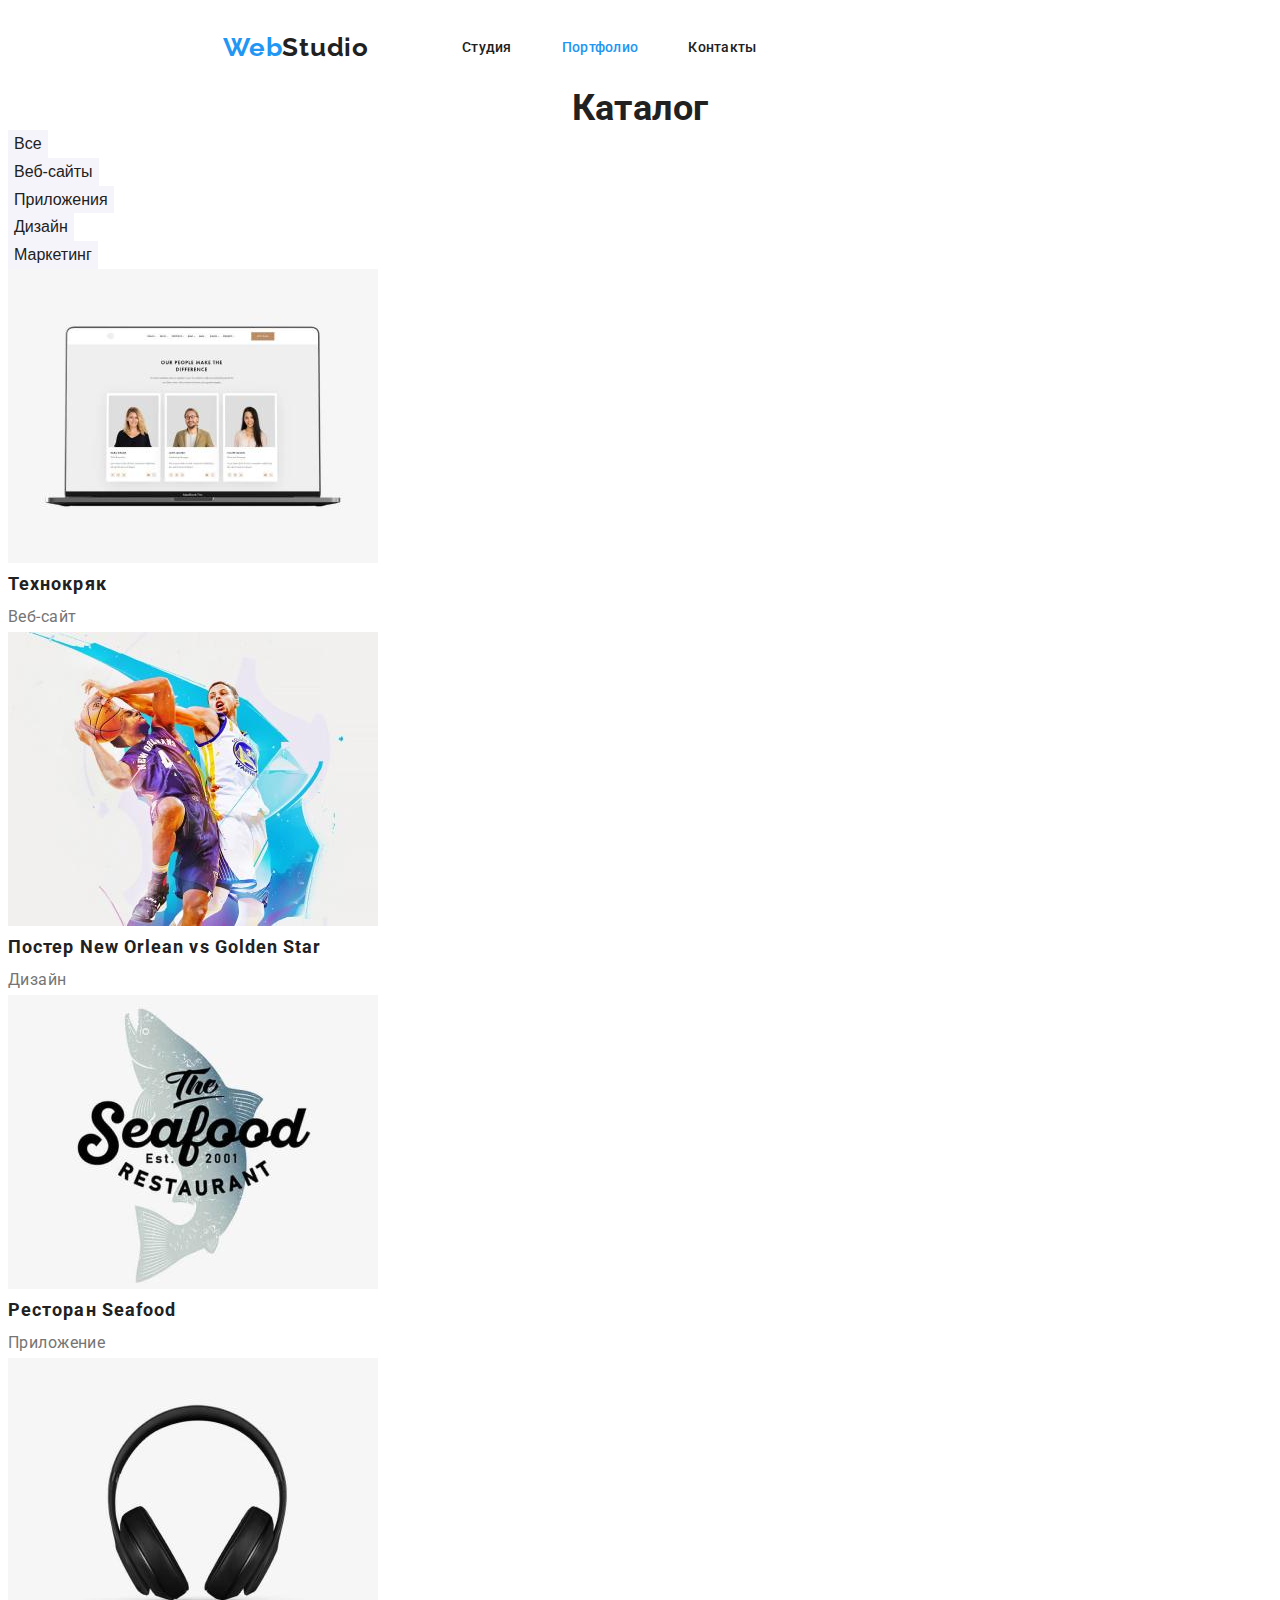
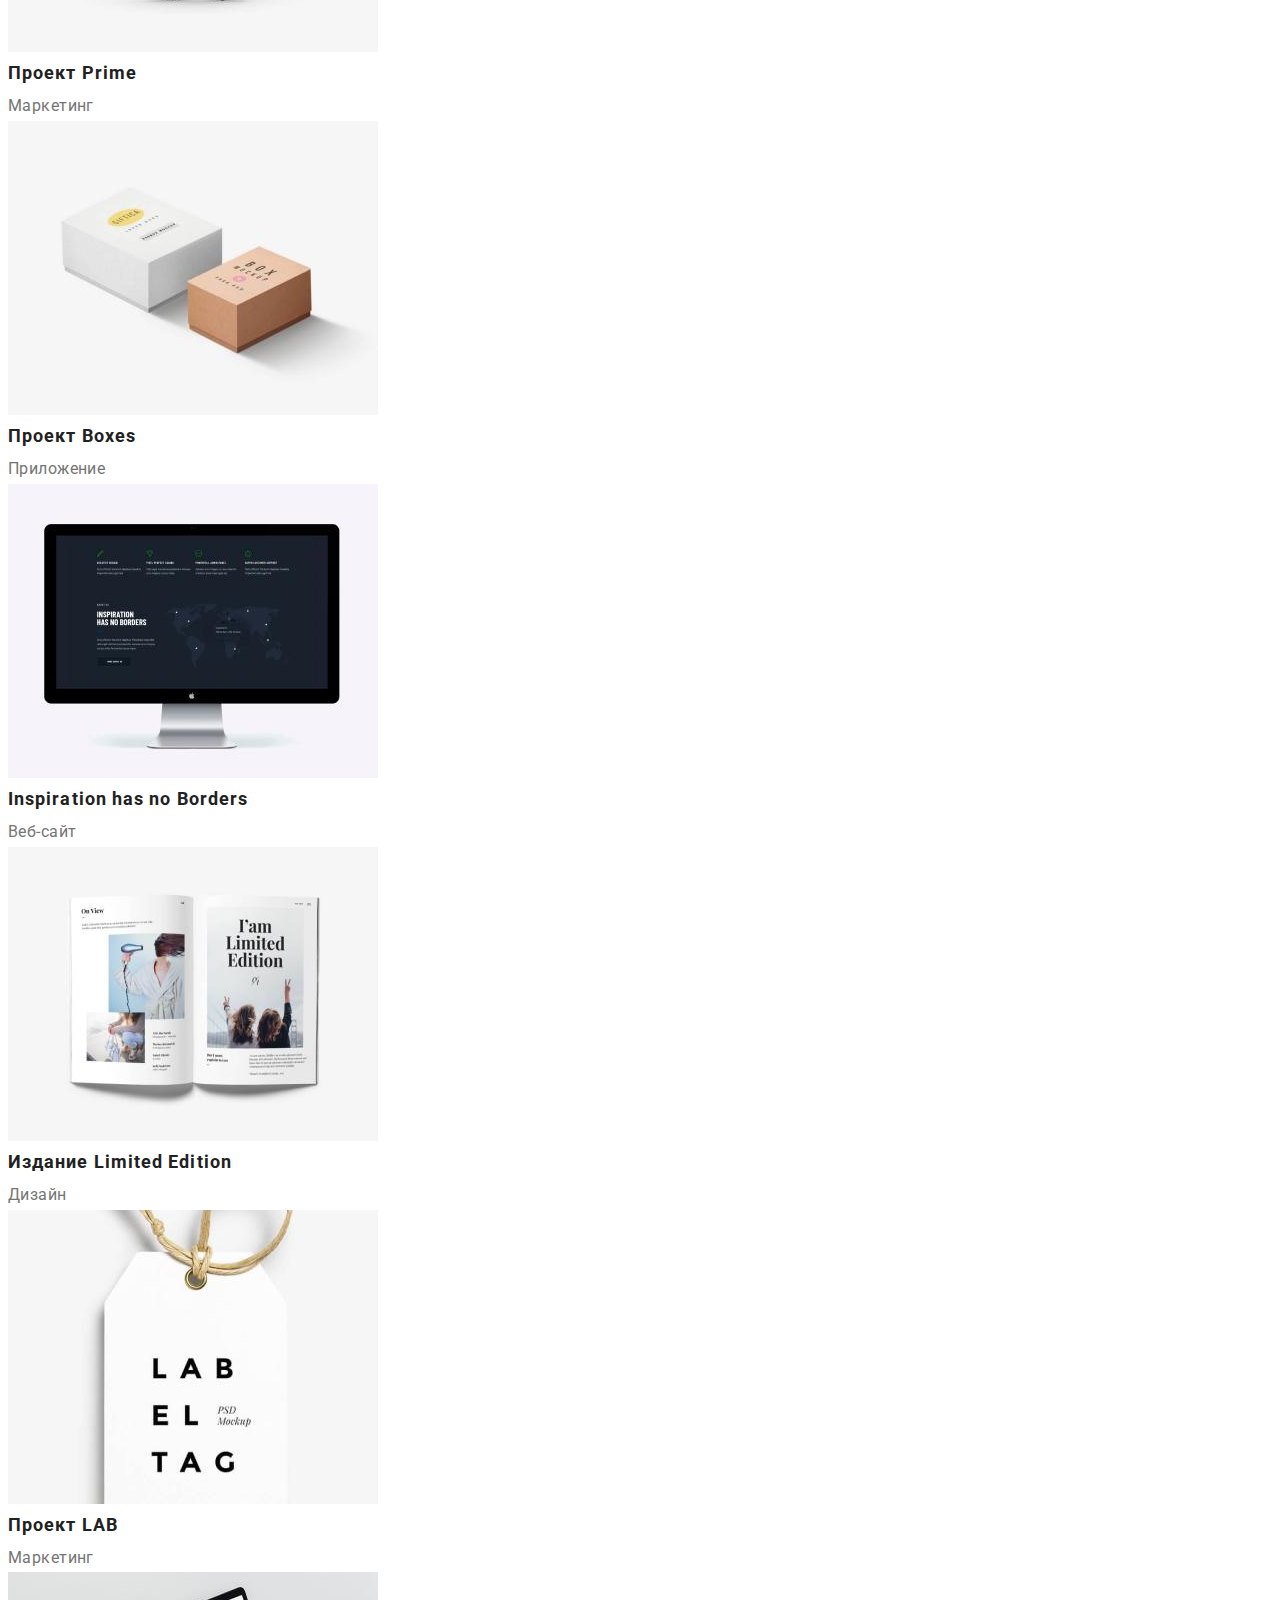
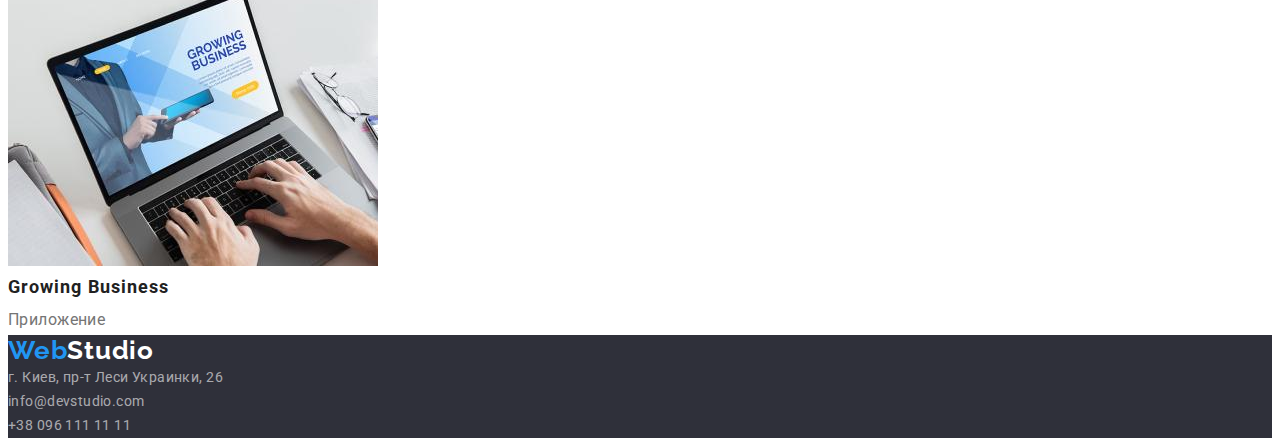
==== portfolio.html @ cff37fc6 "hw-3" ====
<!DOCTYPE html>
<html lang="ru">
<head>
    <meta charset="UTF-8">
    <meta http-equiv="X-UA-Compatible" content="IE=edge">
    <meta name="viewport" content="width=device-width, initial-scale=1.0">
    <title>Document</title>
    <link
        rel="stylesheet" 
        href="https://cdnjs.cloudflare.com/ajax/libs/modern-normalize/1.1.0/modern-normalize.min.css" 
        integrity="sha512-wpPYUAdjBVSE4KJnH1VR1HeZfpl1ub8YT/NKx4PuQ5NmX2tKuGu6U/JRp5y+Y8XG2tV+wKQpNHVUX03MfMFn9Q==" 
        crossorigin="anonymous" 
        referrerpolicy="no-referrer" 
    />
    <link rel="preconnect" href="https://fonts.googleapis.com">
    <link rel="preconnect" href="https://fonts.gstatic.com" crossorigin>
    <link href="https://fonts.googleapis.com/css2?family=Raleway:wght@700&family=Roboto:wght@400;500;700;900&display=swap" rel="stylesheet">    
    <link rel="stylesheet" href="./css/styles.css">
    <link rel="stylesheet" href="./css/reset.css">
</head>
<body>
    <header class="header body-background1">
        <div class="container header-container">
        <nav class="header-navigation">
            <a href="./index.html" class="link logo1"><span class="logo">Web</span>Studio</a>
            <ul class="list header-list">
                <li class="header-item"><a class="link header-link" href="./index.html">Студия</a></li>
                <li class="header-item"><a class="link header-link current-link" href="./portfolio.html">Портфолио</a></li>
                <li class="header-item"><a class="link header-link" href="">Контакты</a></li> 
            </ul>
        </nav>
        <div class="header-connect">
        <ul class="list header-list">
            <li class="header-item"><a class="link header-link2" href="mailto:info@devstudio.com">info@devstudio.com</a></li>
            <li class="header-item"><a class="link header-link2" href="tel:+380961111111">+38 096 111 11 11</a></li>
        </ul>
    </div>
    </div>
    </header>
    <main>
        <section class="">
            <h1 class="opportunities-title">Каталог</h1> 
            <ul class="list ">
                <li class="main-item"><button type="button" class="btn-item">Все</button></li>
                <li class="main-item"><button type="button" class="btn-item">Веб-сайты</button></li>
                <li class="main-item"><button type="button" class="btn-item">Приложения</button></li>
                <li class="main-item"><button type="button" class="btn-item">Дизайн</button></li>
                <li class="main-item"><button type="button" class="btn-item">Маркетинг</button></li>
            </ul>
            <ul class="list information-list">
                <li class="information-item">
                    <a class="link " href=""><img
                        src="./images/pc.jpg" 
                        alt="Ноутбук с сайтом"
                        width="370"
                       />
                       <h2 class="information-title">Технокряк</h2>
                       <p class="information-text">Веб-сайт</p></a>
                </li>
                <li class="information-item">
                    <a class="link " href=""><img
                        src="./images/sport.jpg" 
                        alt="Два баскетболиста"
                        width="370"
                       />
                       <h2 class="information-title" lang="en">Постер New Orlean vs Golden Star</h2>
                       <p class="information-text">Дизайн</p></a> 
                </li>
                <li class="information-item">
                    <a class="link " href=""><img
                        src="./images/rest-sea.jpg" 
                        alt="Эмблема ресторана"
                        width="370"
                      />
                      <h2 class="information-title">Ресторан Seafood</h2>
                      <p class="information-text">Приложение</p></a>  
                </li>
                <li class="information-item">
                    <a class="link " href=""><img
                        src="./images/headphones.jpg" 
                        alt="Полноразмерные наушники"
                        width="370"
                       />
                       <h2 class="information-title">Проект Prime</h2>
                       <p class="information-text">Маркетинг</p></a> 
                </li>
                <li class="information-item">
                    <a class="link " href=""><img
                        src="./images/boxes.jpg" 
                        alt="Две коробки"
                        width="370"
                       />
                       <h2 class="information-title">Проект Boxes</h2>
                       <p class="information-text">Приложение</p></a> 
                </li>
                <li class="information-item">
                    <a class="link " href=""><img
                        src="./images/monitor.jpg" 
                        alt="Черный компьютер епл"
                        width="370"
                       />
                       <h2 class="information-title" lang="en">Inspiration has no Borders</h2>
                       <p class="information-text">Веб-сайт</p></a>  
                </li>
                <li class="information-item">
                    <a class="link " href=""><img
                        src="./images/book.jpg" 
                        alt="Книга"
                        width="370"
                       />
                       <h2 class="information-title" lang="en">Издание Limited Edition</h2>
                       <p class="information-text">Дизайн</p></a>  
                </li>
                <li class="information-item">
                    <a class="link " href=""><img
                        src="./images/embl.jpg" 
                        alt="Бирка с текстом"
                        width="370"
                       />
                       <h2 class="information-title">Проект LAB</h2>
                       <p class="information-text">Маркетинг</p></a> 
                </li>
                <li class="information-item">
                    <a class="link " href="">
                        <img
                        src="./images/work.jpg" 
                        alt="Мужчина работает на ноутбуке"
                        width="370"
                       />
                       <h2 class="information-title" lang="en">Growing Business</h2>
                       <p class="information-text">Приложение</p>
                    </a> 
                </li>
            </ul>
        </section>
        <address class="body-background2">
            <a href="./index.html" class="link logo2"><span class="logo">Web</span>Studio</a>
            <ul class="list address-list">
                <li class="address-item">
                    <a
                     class="link address-link3"
                     href="https://goo.gl/maps/3K6uQ7cF3xyEPMXe7"
                     target="_blak" rel="noopener norefferer"
                     >г. Киев, пр-т Леси Украинки, 26
                    </a>
                </li>
                <li class="address-item">
                    <a
                     class="link address-link3" 
                     href="mailto:info@devstudio.com">info@devstudio.com
                    </a>
                </li>
                <li class="address-item">
                    <a
                     class="link address-link3" 
                     href="tel:+380961111111">+38 096 111 11 11
                    </a>
                </li>
            </ul>
        </address>
    </main>
</body>
</html>
---- css/styles.css ----
:root {
    --first-title-color: #FFFFFF;
    --second-title-color: #212121;
    --first-text-color: #757575;
    --second-text-color: rgba(255, 255, 255, 0.6);
    --accent-color: #2196F3;
    --first-btn-color: #FFFFFF;
    --first-body-background-color:  #FFFFFF;
    --second-body-background-color: #2F303A;
    --third-body-background-color: #F5F4FA;
    --fourth-body-background-color: #E5E5E5;
    --background-btn-color:#3ca3f8;
}

.container{
    width: 1600px;
    padding-left: 215px;
    padding-right: 215px;
    margin: 0 auto;
}

body{
    font-family: Roboto, sans-serif;
    font-size: 14px;
    letter-spacing: 0.03em;
    color: var(--second-title-color);
    background-color: var(--first-body-background-color);
}

.body-background2{
    background-color:var(--second-body-background-color);
    font-style: unset;
}

.body-background3{
    background-color:var(--third-body-background-color);
    font-style: unset;
}

.body-background4{
    background-color:var(--fourth-body-background-color);
    font-style: unset;
}

button{
    cursor: pointer;
}

/*----------------------LOGO + пару изминений---------------------------*/

.logo{
    color:var(--accent-color)
}

.logo1{
    font-family: Raleway;
    font-weight: 700;
    font-size: 26px;
    line-height: 1.19;
    letter-spacing: 0.03em;
    margin-right: 93px;

    color: var(--second-title-color);
}

.logo2{
    font-family: Raleway;
    font-weight: 700;
    font-size: 26px;
    line-height: 1.19;

    letter-spacing: 0.03em;

    color: var(--first-title-color);
}

.list{
    list-style: none;
}

.link{
    text-decoration: none;
}





/*-----------------------------------HEADER----------------------------------*/

.header-link{
    font-weight: 500;
    line-height: 1.14;
    letter-spacing: 0.02em;

    color: var(--second-title-color)
}

.current-link{
    color:var(--accent-color)
}

.header-link:hover,
.header-link:focus
{
    color: var(--accent-color)
}

.header-link2{
    font-weight: 500;
    line-height: 1.14;
    letter-spacing: 0.02em;

    color: var(--first-text-color)
}

.header-link2:hover,
.header-link2:focus
{
    color:var(--accent-color)
}

.header-list{
    display: flex;
    align-items: center;
}

.header-navigation{
    display: flex;
    align-items: center;
}

.header-container{
    display: flex;
}

.header-connect{
    margin-left: auto;
    align-items: center;
    display: flex;
}

.header-item:not(:last-child) {
    margin-right: 50px;
}

.header{
    padding-top: 24px;
    padding-bottom: 25px;
}

/*-------------------------------MAIN--------------------------------*/

.main-btn{
    font-weight: 700;
    font-size: 16px;
    line-height: 3.12;
    display: flex;
    align-items: center;
    text-align: center;
    letter-spacing: 0.06em;
    background-color: var(--accent-color);
    border:none;
    border-radius: 4px;
    box-shadow: 0px 4px 4px rgba(0, 0, 0, 0.15);
    padding: 0px 32px;
    transition: 0.15s all ease-in-out;
    
    margin-left: 485px;
    margin-top: 30px;

    color: var(--first-btn-color)
}

.main-btn:hover{
    background-color:var(--background-btn-color);
}

.main-solution{
    font-weight: 900;
    font-size: 44px;
    line-height: 1.36;
    text-align: center;
    letter-spacing: 0.06em;
    text-transform: uppercase;

    margin-left: 237px;
    margin-right: 237px;
    

    color:var(--first-title-color)
}

.main-position{
    padding-top: 200px;
    padding-bottom: 200px;
}

/*-----------------------FEATURES---------------------------*/

.features-title2{
    font-weight: 700;
    line-height: 1.14;
    text-transform: uppercase;

    color:var(--second-title-color)
}

.features-text{
    line-height: 1.71;

    color:var(--first-text-color)
}

/*---------------------------OPPORTUNITIES----------------------------*/

.opportunities-title{
    font-weight: bold;
    font-size: 36px;
    line-height: 1.16;
    text-align: center;

    color:var(--second-title-color)
}

/*---------------------------TEAM-----------------------*/

.team-title{
    font-weight: 700;
    font-size: 36px;
    line-height: 1.16;
    text-align: center;;

    color: var(--second-title-color)
}

.team-name{
    font-weight: 500;
    font-size: 16px;
    line-height: 1.18;

    color:var(--second-title-color)
}

.team-work{
    font-size: 16px;
    line-height: 1.18;

color:var(--first-text-color)
}

/*----------------------ADDRESS--------------------------------*/

.address-link{
    line-height: 1.71;

    color: #FFFFFF;
}

.address-link:hover,
.address-link:focus{
    color:var(--accent-color)
}

.address-link2{
    line-height: 1.71;

    color:var(--second-text-color)
}

.address-link2:hover,
.address-link2:focus{
    color:var(--accent-color)
}

.address-link3{
    line-height: 1.71;

    color:var(--second-text-color)
}

.address-link3:hover,
.address-link3:focus{
    color:var(--first-title-color)
}
/*-------------------------PORTFOLIO----------------------------------*/

.information-title{
    font-weight: bold;
    font-size: 18px;
    line-height: 2.00;
    letter-spacing: 0.06em;

    color:var(--second-title-color)
}

.information-text{
    font-size: 16px;
    line-height: 1.87;

    color:var(--first-text-color)
}

.btn-item{
    font-weight: 500;
    font-size: 16px;
    line-height: 1.62;
    text-align: center;
    background-color: #F5F4FA;
    border:none;

    color:var(--second-title-color)
}

.btn-item:hover,
.btn-item:focus{
    color: var(--first-btn-color);
    background-color: var(--accent-color);
    box-shadow: 0px 3px 1px rgba(0, 0, 0, 0.1), 0px 1px 2px rgba(0, 0, 0, 0.08), 0px 2px 2px rgba(0, 0, 0, 0.12);
    border-radius: 4px; 
}

.current-button{
    color: var(--first-btn-color);
    background-color: var(--accent-color);
    box-shadow: 0px 3px 1px rgba(0, 0, 0, 0.1), 0px 1px 2px rgba(0, 0, 0, 0.08), 0px 2px 2px rgba(0, 0, 0, 0.12);
    border-radius: 4px; 
}
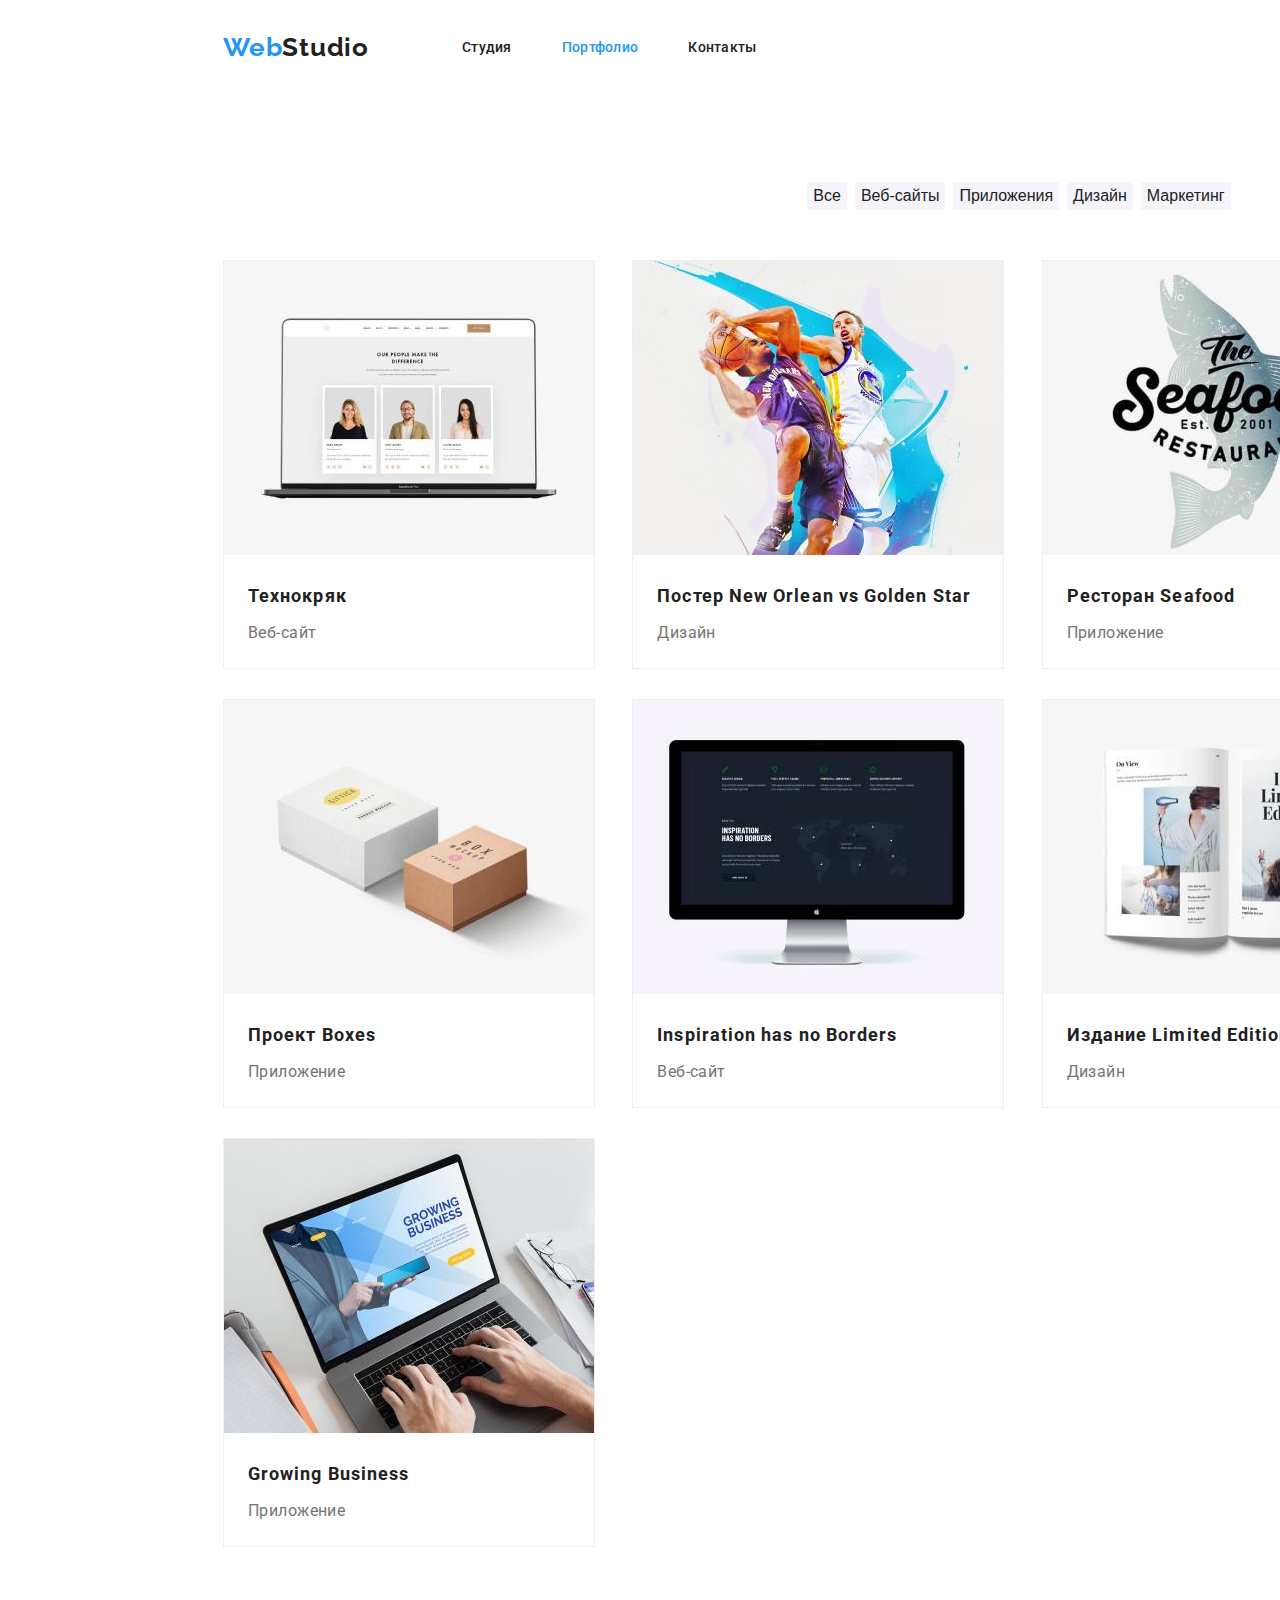
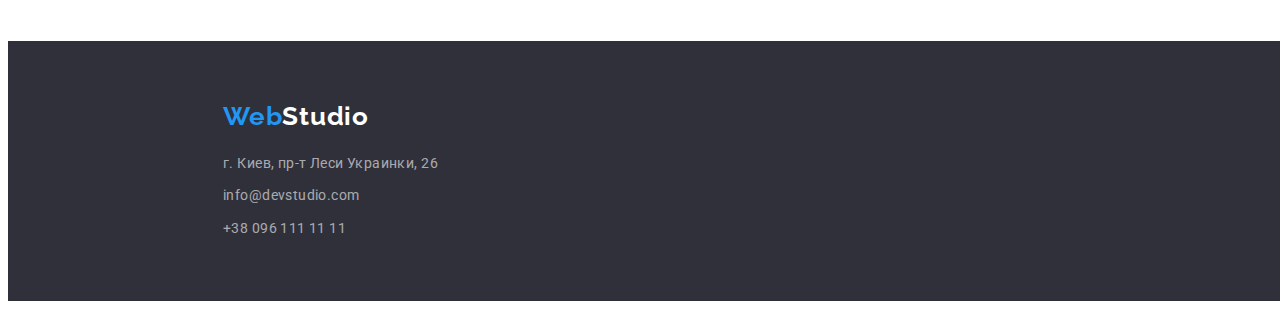
==== commit a98cc64a: "qwerty" ====
--- a/portfolio.html
+++ b/portfolio.html
@@ -38,9 +38,9 @@
     </div>
     </header>
     <main>
-        <section class="">
-            <h1 class="opportunities-title">Каталог</h1> 
-            <ul class="list ">
+        <section class="container section-portfolio">
+            <!-- <h1 class="opportunities-title">Каталог</h1>  -->
+            <ul class="list list-portfolio">
                 <li class="main-item"><button type="button" class="btn-item">Все</button></li>
                 <li class="main-item"><button type="button" class="btn-item">Веб-сайты</button></li>
                 <li class="main-item"><button type="button" class="btn-item">Приложения</button></li>
@@ -133,7 +133,7 @@
                 </li>
             </ul>
         </section>
-        <address class="body-background2">
+        <address class="body-background2 container address">
             <a href="./index.html" class="link logo2"><span class="logo">Web</span>Studio</a>
             <ul class="list address-list">
                 <li class="address-item">
--- a/css/styles.css
+++ b/css/styles.css
@@ -10,6 +10,7 @@
     --third-body-background-color: #F5F4FA;
     --fourth-body-background-color: #E5E5E5;
     --background-btn-color:#3ca3f8;
+    --shade: #EEEEEE
 }
 
 .container{
@@ -202,6 +203,8 @@
     font-weight: 700;
     line-height: 1.14;
     text-transform: uppercase;
+    padding-bottom: 10px;
+
 
     color:var(--second-title-color)
 }
@@ -211,6 +214,21 @@
 
     color:var(--first-text-color)
 }
+
+.features-list{
+    display: flex;
+    padding: 94px 0px;
+}
+
+.features-item{
+    margin-right: 30px;
+}
+
+.features-item:last-child {
+    margin-right: 0;
+}
+
+
 
 /*---------------------------OPPORTUNITIES----------------------------*/
 
@@ -223,13 +241,25 @@
     color:var(--second-title-color)
 }
 
+.opportunities-list{
+    display: flex;
+    padding: 50px 0px;
+
+}
+
+.opportunities-item:not(last-child){
+    margin-right: 30px;
+}
+
 /*---------------------------TEAM-----------------------*/
 
 .team-title{
     font-weight: 700;
     font-size: 36px;
     line-height: 1.16;
-    text-align: center;;
+    text-align: center;
+
+    padding: 138px 0px 50px 0px;
 
     color: var(--second-title-color)
 }
@@ -238,6 +268,7 @@
     font-weight: 500;
     font-size: 16px;
     line-height: 1.18;
+    padding: 30px 0px 10px 0px;
 
     color:var(--second-title-color)
 }
@@ -245,8 +276,23 @@
 .team-work{
     font-size: 16px;
     line-height: 1.18;
+    padding: 0px 0px 30px 0px;
 
 color:var(--first-text-color)
+}
+
+.team-list{
+    display: flex;
+    padding: 0px 0px 94px 0px;
+}
+
+.team-item:not(last-child){
+    text-align: center;
+    box-shadow: 0px 1px 3px rgba(0, 0, 0, 0.12), 0px 1px 1px rgba(0, 0, 0, 0.14), 0px 2px 1px rgba(0, 0, 0, 0.2);
+    border-radius: 0px 0px 4px 4px;
+    background-color: var(--first-body-background-color);
+
+    margin-right: 30px;
 }
 
 /*----------------------ADDRESS--------------------------------*/
@@ -275,7 +321,6 @@
 
 .address-link3{
     line-height: 1.71;
-
     color:var(--second-text-color)
 }
 
@@ -283,13 +328,34 @@
 .address-link3:focus{
     color:var(--first-title-color)
 }
+
+.address{
+    padding-top: 60px;
+    padding-bottom: 60px;
+}
+
+.address-item{
+    margin-top: 9px;
+}
+
+.address-item:first-child{
+    margin-top: 20px;
+}
 /*-------------------------PORTFOLIO----------------------------------*/
+
+
+.section-portfolio{
+    margin-top: 94px;
+    margin-bottom: 64px;
+}
 
 .information-title{
     font-weight: bold;
     font-size: 18px;
     line-height: 2.00;
     letter-spacing: 0.06em;
+    margin-left: 24px;
+    margin-top: 20px;
 
     color:var(--second-title-color)
 }
@@ -297,16 +363,33 @@
 .information-text{
     font-size: 16px;
     line-height: 1.87;
+    margin-top: 4px;
+    margin-left: 24px;
+    margin-bottom: 20px;
 
     color:var(--first-text-color)
 }
 
+.information-list{
+    display: flex;
+    flex-wrap: wrap;
+    justify-content: space-between;
+}
+
+.information-item{
+    background-color: var(--first-body-background-color);
+    border: 1px solid var(--shade);
+    box-sizing: border-box;
+    margin-bottom: 30px;
+}
+
+/* -------------------BUTTONS_PORTFOLIO--------------------- */
 .btn-item{
     font-weight: 500;
     font-size: 16px;
     line-height: 1.62;
     text-align: center;
-    background-color: #F5F4FA;
+    background-color:var(--third-body-background-color);
     border:none;
 
     color:var(--second-title-color)
@@ -325,4 +408,15 @@
     background-color: var(--accent-color);
     box-shadow: 0px 3px 1px rgba(0, 0, 0, 0.1), 0px 1px 2px rgba(0, 0, 0, 0.08), 0px 2px 2px rgba(0, 0, 0, 0.12);
     border-radius: 4px; 
-}+}
+
+.list-portfolio{
+    display: flex;
+    justify-content: center;
+    margin-bottom: 50px;
+}
+
+.main-item:not(last-child){
+    margin-right: 8px;
+}
+
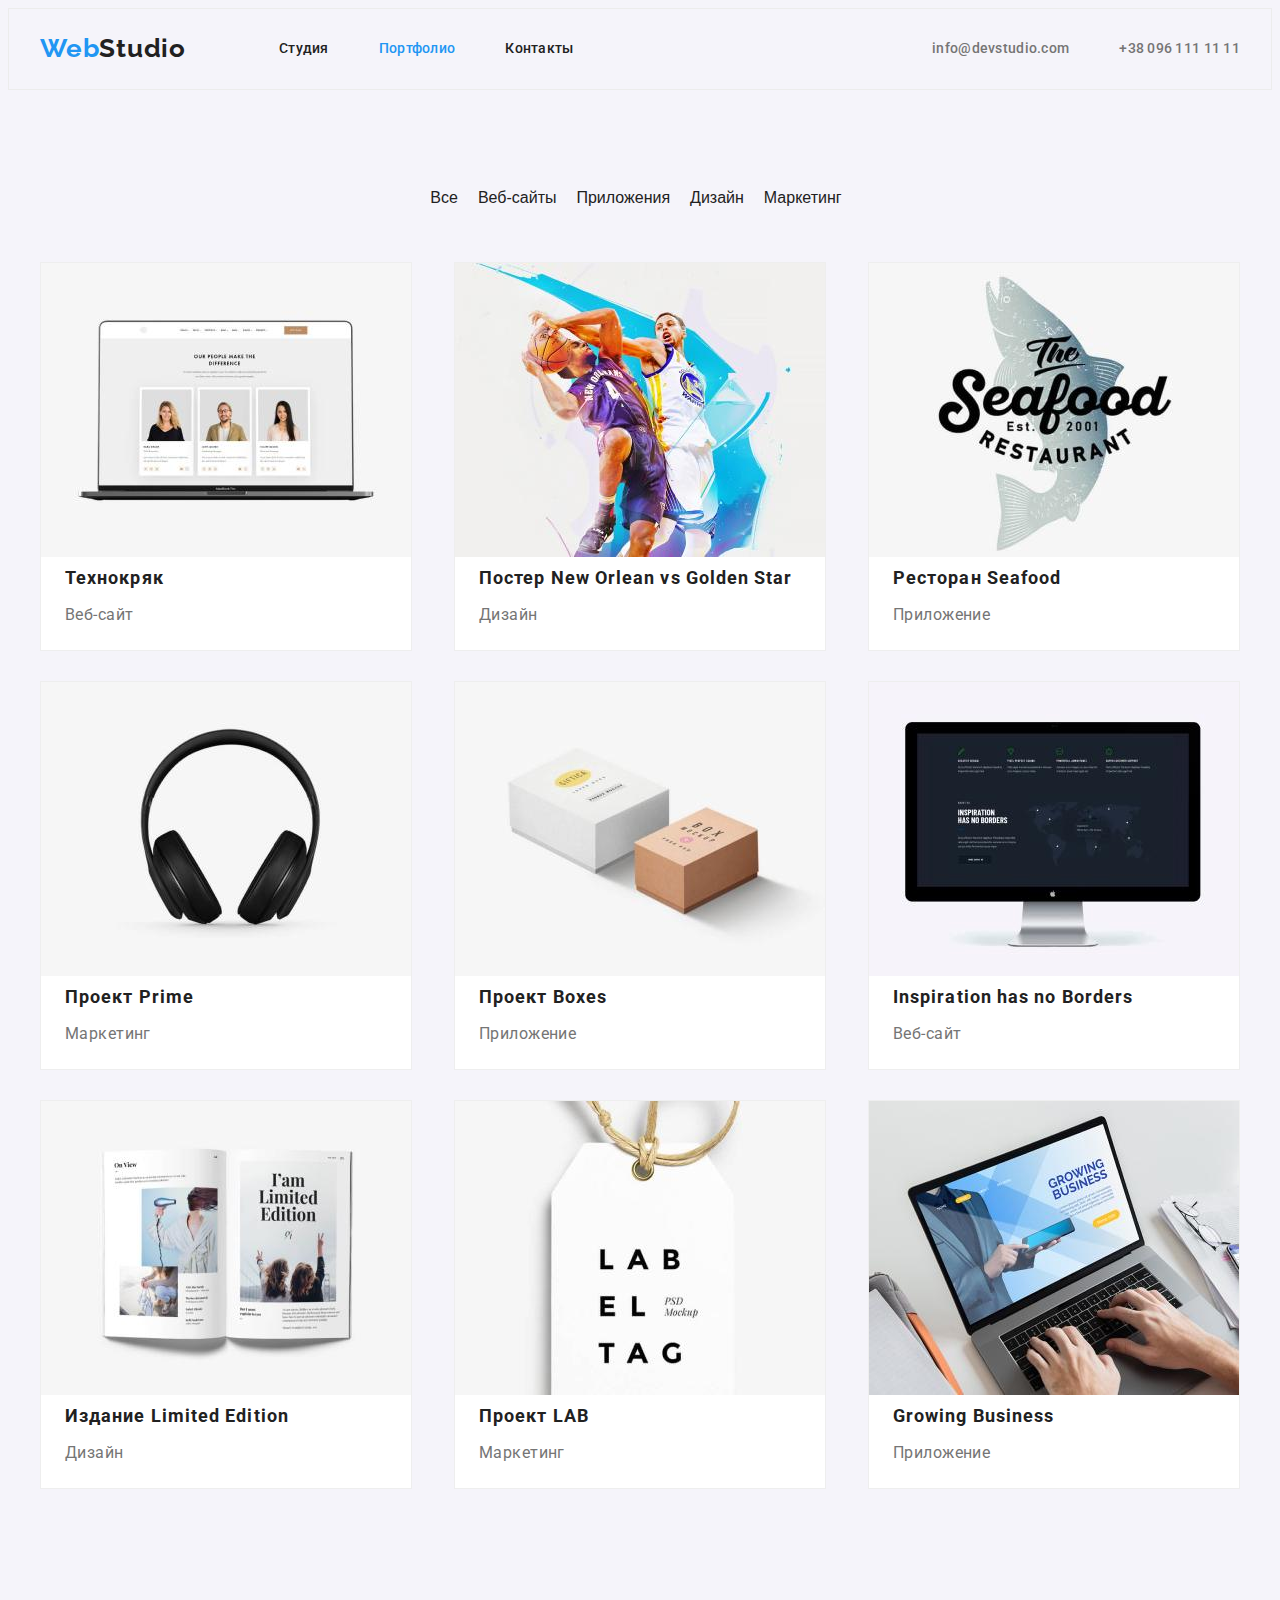
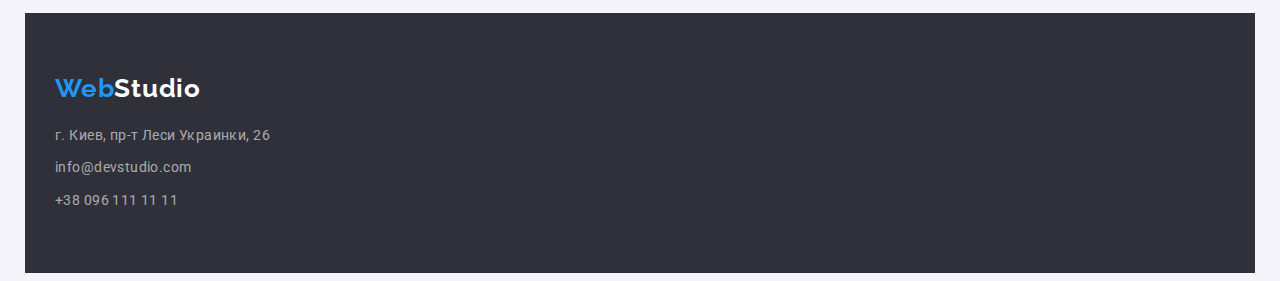
==== commit 4a88d0b9: "hw3 prawki" ====
--- a/portfolio.html
+++ b/portfolio.html
@@ -38,7 +38,7 @@
     </div>
     </header>
     <main>
-        <section class="container section-portfolio">
+        <section class="container section">
             <!-- <h1 class="opportunities-title">Каталог</h1>  -->
             <ul class="list list-portfolio">
                 <li class="main-item"><button type="button" class="btn-item">Все</button></li>
@@ -54,8 +54,10 @@
                         alt="Ноутбук с сайтом"
                         width="370"
                        />
+                        <div class="div-portfolio">
                        <h2 class="information-title">Технокряк</h2>
                        <p class="information-text">Веб-сайт</p></a>
+                        </div>
                 </li>
                 <li class="information-item">
                     <a class="link " href=""><img
@@ -63,8 +65,10 @@
                         alt="Два баскетболиста"
                         width="370"
                        />
+                       <div class="div-portfolio">
                        <h2 class="information-title" lang="en">Постер New Orlean vs Golden Star</h2>
                        <p class="information-text">Дизайн</p></a> 
+                    </div>
                 </li>
                 <li class="information-item">
                     <a class="link " href=""><img
@@ -72,8 +76,10 @@
                         alt="Эмблема ресторана"
                         width="370"
                       />
+                      <div class="div-portfolio">
                       <h2 class="information-title">Ресторан Seafood</h2>
-                      <p class="information-text">Приложение</p></a>  
+                      <p class="information-text">Приложение</p></a> 
+                    </div> 
                 </li>
                 <li class="information-item">
                     <a class="link " href=""><img
@@ -81,8 +87,10 @@
                         alt="Полноразмерные наушники"
                         width="370"
                        />
+                       <div class="div-portfolio">
                        <h2 class="information-title">Проект Prime</h2>
                        <p class="information-text">Маркетинг</p></a> 
+                    </div>
                 </li>
                 <li class="information-item">
                     <a class="link " href=""><img
@@ -90,8 +98,10 @@
                         alt="Две коробки"
                         width="370"
                        />
+                       <div class="div-portfolio">
                        <h2 class="information-title">Проект Boxes</h2>
                        <p class="information-text">Приложение</p></a> 
+                    </div>
                 </li>
                 <li class="information-item">
                     <a class="link " href=""><img
@@ -99,8 +109,10 @@
                         alt="Черный компьютер епл"
                         width="370"
                        />
+                       <div class="div-portfolio">
                        <h2 class="information-title" lang="en">Inspiration has no Borders</h2>
                        <p class="information-text">Веб-сайт</p></a>  
+                    </div>
                 </li>
                 <li class="information-item">
                     <a class="link " href=""><img
@@ -108,8 +120,10 @@
                         alt="Книга"
                         width="370"
                        />
+                       <div class="div-portfolio">
                        <h2 class="information-title" lang="en">Издание Limited Edition</h2>
-                       <p class="information-text">Дизайн</p></a>  
+                       <p class="information-text">Дизайн</p></a> 
+                    </div> 
                 </li>
                 <li class="information-item">
                     <a class="link " href=""><img
@@ -117,8 +131,10 @@
                         alt="Бирка с текстом"
                         width="370"
                        />
+                       <div class="div-portfolio">
                        <h2 class="information-title">Проект LAB</h2>
                        <p class="information-text">Маркетинг</p></a> 
+                    </div>
                 </li>
                 <li class="information-item">
                     <a class="link " href="">
@@ -127,20 +143,23 @@
                         alt="Мужчина работает на ноутбуке"
                         width="370"
                        />
+                       <div class="div-portfolio">
                        <h2 class="information-title" lang="en">Growing Business</h2>
                        <p class="information-text">Приложение</p>
+                    </div>
                     </a> 
                 </li>
             </ul>
         </section>
-        <address class="body-background2 container address">
-            <a href="./index.html" class="link logo2"><span class="logo">Web</span>Studio</a>
-            <ul class="list address-list">
+    </main>
+    <footer class="body-backgrounda container address">
+        <div class="container">
+        <a href="./index.html" class="link logo2"><span class="logo">Web</span>Studio</a>
+        <ul class="list address-list">
                 <li class="address-item">
                     <a
                      class="link address-link3"
                      href="https://goo.gl/maps/3K6uQ7cF3xyEPMXe7"
-                     target="_blak" rel="noopener norefferer"
                      >г. Киев, пр-т Леси Украинки, 26
                     </a>
                 </li>
@@ -157,7 +176,7 @@
                     </a>
                 </li>
             </ul>
-        </address>
-    </main>
+        </div>
+    </footer>
 </body>
 </html>--- a/css/styles.css
+++ b/css/styles.css
@@ -10,14 +10,20 @@
     --third-body-background-color: #F5F4FA;
     --fourth-body-background-color: #E5E5E5;
     --background-btn-color:#3ca3f8;
-    --shade: #EEEEEE
+    --shade: #EEEEEE;
+    --header-border:#ECECEC;
 }
 
 .container{
-    width: 1600px;
-    padding-left: 215px;
-    padding-right: 215px;
+    width: 1200px;
+    padding-left: 15px;
+    padding-right: 15px;
     margin: 0 auto;
+}
+
+.section{
+    padding-top: 94px;
+    padding-bottom: 94px;
 }
 
 body{
@@ -25,10 +31,10 @@
     font-size: 14px;
     letter-spacing: 0.03em;
     color: var(--second-title-color);
-    background-color: var(--first-body-background-color);
-}
-
-.body-background2{
+    background-color: var(--third-body-background-color);
+}
+
+.body-backgrounda{
     background-color:var(--second-body-background-color);
     font-style: unset;
 }
@@ -148,6 +154,7 @@
 .header{
     padding-top: 24px;
     padding-bottom: 25px;
+    border: 1px solid var(--header-border);
 }
 
 /*-------------------------------MAIN--------------------------------*/
@@ -217,16 +224,12 @@
 
 .features-list{
     display: flex;
-    padding: 94px 0px;
 }
 
 .features-item{
-    margin-right: 30px;
-}
-
-.features-item:last-child {
-    margin-right: 0;
-}
+   justify-content: space-between;
+}
+
 
 
 
@@ -238,17 +241,15 @@
     line-height: 1.16;
     text-align: center;
 
+    padding-bottom: 50px;
+
     color:var(--second-title-color)
 }
 
 .opportunities-list{
     display: flex;
-    padding: 50px 0px;
-
-}
-
-.opportunities-item:not(last-child){
-    margin-right: 30px;
+    justify-content: space-between;
+
 }
 
 /*---------------------------TEAM-----------------------*/
@@ -259,7 +260,7 @@
     line-height: 1.16;
     text-align: center;
 
-    padding: 138px 0px 50px 0px;
+    padding-bottom: 50px;
 
     color: var(--second-title-color)
 }
@@ -283,16 +284,14 @@
 
 .team-list{
     display: flex;
-    padding: 0px 0px 94px 0px;
-}
-
-.team-item:not(last-child){
+    justify-content: space-between;
+}
+
+.team-item{
     text-align: center;
     box-shadow: 0px 1px 3px rgba(0, 0, 0, 0.12), 0px 1px 1px rgba(0, 0, 0, 0.14), 0px 2px 1px rgba(0, 0, 0, 0.2);
     border-radius: 0px 0px 4px 4px;
     background-color: var(--first-body-background-color);
-
-    margin-right: 30px;
 }
 
 /*----------------------ADDRESS--------------------------------*/
@@ -344,18 +343,17 @@
 /*-------------------------PORTFOLIO----------------------------------*/
 
 
-.section-portfolio{
+/* .section-portfolio{
     margin-top: 94px;
     margin-bottom: 64px;
-}
+} */
 
 .information-title{
     font-weight: bold;
     font-size: 18px;
     line-height: 2.00;
     letter-spacing: 0.06em;
-    margin-left: 24px;
-    margin-top: 20px;
+    
 
     color:var(--second-title-color)
 }
@@ -364,10 +362,14 @@
     font-size: 16px;
     line-height: 1.87;
     margin-top: 4px;
-    margin-left: 24px;
-    margin-bottom: 20px;
+    
 
     color:var(--first-text-color)
+}
+
+.div-portfolio{
+    padding-left: 24px;
+    padding-bottom: 20px;
 }
 
 .information-list{
@@ -416,6 +418,11 @@
     margin-bottom: 50px;
 }
 
+.main-item{
+    background: var(--third-body-background-color);
+    border-radius: 4px;
+}
+
 .main-item:not(last-child){
     margin-right: 8px;
 }
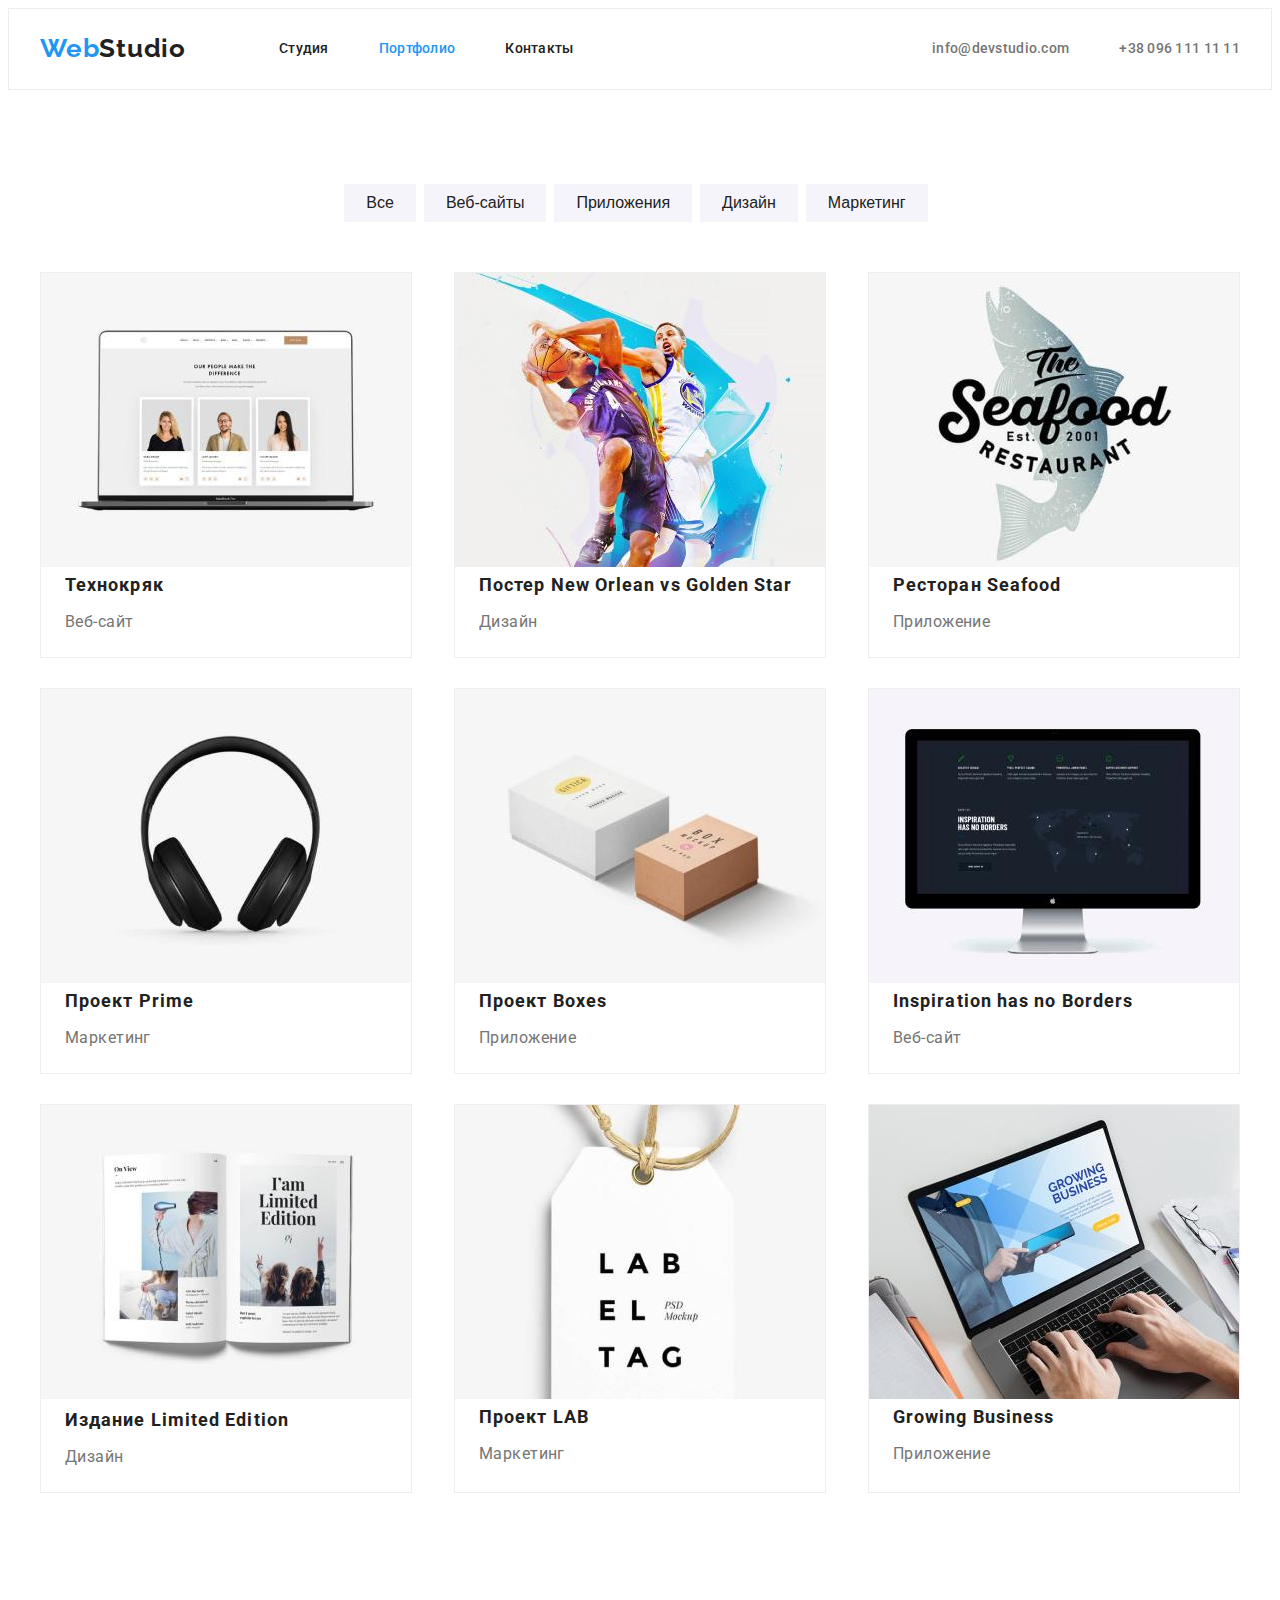
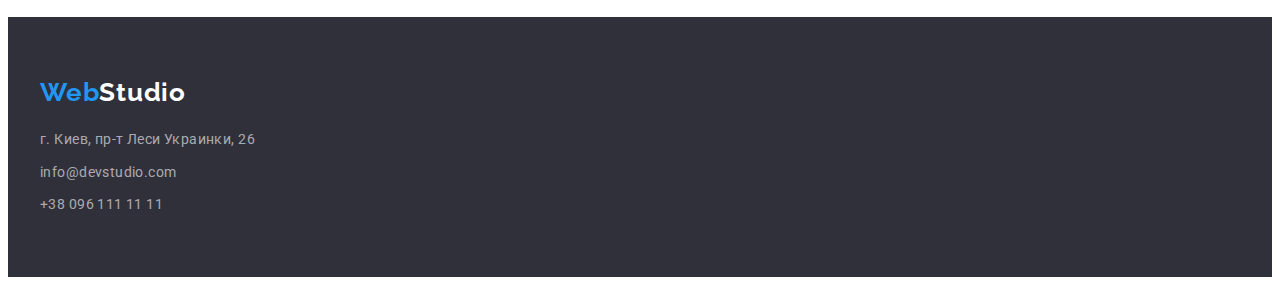
==== commit dc7dcf45: "3hw" ====
--- a/portfolio.html
+++ b/portfolio.html
@@ -1,182 +1,241 @@
+<!-- @format -->
+
 <!DOCTYPE html>
 <html lang="ru">
-<head>
-    <meta charset="UTF-8">
-    <meta http-equiv="X-UA-Compatible" content="IE=edge">
-    <meta name="viewport" content="width=device-width, initial-scale=1.0">
-    <title>Document</title>
-    <link
-        rel="stylesheet" 
-        href="https://cdnjs.cloudflare.com/ajax/libs/modern-normalize/1.1.0/modern-normalize.min.css" 
-        integrity="sha512-wpPYUAdjBVSE4KJnH1VR1HeZfpl1ub8YT/NKx4PuQ5NmX2tKuGu6U/JRp5y+Y8XG2tV+wKQpNHVUX03MfMFn9Q==" 
-        crossorigin="anonymous" 
-        referrerpolicy="no-referrer" 
-    />
-    <link rel="preconnect" href="https://fonts.googleapis.com">
-    <link rel="preconnect" href="https://fonts.gstatic.com" crossorigin>
-    <link href="https://fonts.googleapis.com/css2?family=Raleway:wght@700&family=Roboto:wght@400;500;700;900&display=swap" rel="stylesheet">    
-    <link rel="stylesheet" href="./css/styles.css">
-    <link rel="stylesheet" href="./css/reset.css">
-</head>
-<body>
-    <header class="header body-background1">
-        <div class="container header-container">
-        <nav class="header-navigation">
-            <a href="./index.html" class="link logo1"><span class="logo">Web</span>Studio</a>
-            <ul class="list header-list">
-                <li class="header-item"><a class="link header-link" href="./index.html">Студия</a></li>
-                <li class="header-item"><a class="link header-link current-link" href="./portfolio.html">Портфолио</a></li>
-                <li class="header-item"><a class="link header-link" href="">Контакты</a></li> 
-            </ul>
-        </nav>
-        <div class="header-connect">
-        <ul class="list header-list">
-            <li class="header-item"><a class="link header-link2" href="mailto:info@devstudio.com">info@devstudio.com</a></li>
-            <li class="header-item"><a class="link header-link2" href="tel:+380961111111">+38 096 111 11 11</a></li>
-        </ul>
-    </div>
-    </div>
-    </header>
-    <main>
-        <section class="container section">
-            <!-- <h1 class="opportunities-title">Каталог</h1>  -->
-            <ul class="list list-portfolio">
-                <li class="main-item"><button type="button" class="btn-item">Все</button></li>
-                <li class="main-item"><button type="button" class="btn-item">Веб-сайты</button></li>
-                <li class="main-item"><button type="button" class="btn-item">Приложения</button></li>
-                <li class="main-item"><button type="button" class="btn-item">Дизайн</button></li>
-                <li class="main-item"><button type="button" class="btn-item">Маркетинг</button></li>
-            </ul>
-            <ul class="list information-list">
-                <li class="information-item">
-                    <a class="link " href=""><img
-                        src="./images/pc.jpg" 
-                        alt="Ноутбук с сайтом"
-                        width="370"
-                       />
-                        <div class="div-portfolio">
-                       <h2 class="information-title">Технокряк</h2>
-                       <p class="information-text">Веб-сайт</p></a>
-                        </div>
-                </li>
-                <li class="information-item">
-                    <a class="link " href=""><img
-                        src="./images/sport.jpg" 
-                        alt="Два баскетболиста"
-                        width="370"
-                       />
-                       <div class="div-portfolio">
-                       <h2 class="information-title" lang="en">Постер New Orlean vs Golden Star</h2>
-                       <p class="information-text">Дизайн</p></a> 
-                    </div>
-                </li>
-                <li class="information-item">
-                    <a class="link " href=""><img
-                        src="./images/rest-sea.jpg" 
-                        alt="Эмблема ресторана"
-                        width="370"
-                      />
-                      <div class="div-portfolio">
-                      <h2 class="information-title">Ресторан Seafood</h2>
-                      <p class="information-text">Приложение</p></a> 
-                    </div> 
-                </li>
-                <li class="information-item">
-                    <a class="link " href=""><img
-                        src="./images/headphones.jpg" 
-                        alt="Полноразмерные наушники"
-                        width="370"
-                       />
-                       <div class="div-portfolio">
-                       <h2 class="information-title">Проект Prime</h2>
-                       <p class="information-text">Маркетинг</p></a> 
-                    </div>
-                </li>
-                <li class="information-item">
-                    <a class="link " href=""><img
-                        src="./images/boxes.jpg" 
-                        alt="Две коробки"
-                        width="370"
-                       />
-                       <div class="div-portfolio">
-                       <h2 class="information-title">Проект Boxes</h2>
-                       <p class="information-text">Приложение</p></a> 
-                    </div>
-                </li>
-                <li class="information-item">
-                    <a class="link " href=""><img
-                        src="./images/monitor.jpg" 
-                        alt="Черный компьютер епл"
-                        width="370"
-                       />
-                       <div class="div-portfolio">
-                       <h2 class="information-title" lang="en">Inspiration has no Borders</h2>
-                       <p class="information-text">Веб-сайт</p></a>  
-                    </div>
-                </li>
-                <li class="information-item">
-                    <a class="link " href=""><img
-                        src="./images/book.jpg" 
-                        alt="Книга"
-                        width="370"
-                       />
-                       <div class="div-portfolio">
-                       <h2 class="information-title" lang="en">Издание Limited Edition</h2>
-                       <p class="information-text">Дизайн</p></a> 
-                    </div> 
-                </li>
-                <li class="information-item">
-                    <a class="link " href=""><img
-                        src="./images/embl.jpg" 
-                        alt="Бирка с текстом"
-                        width="370"
-                       />
-                       <div class="div-portfolio">
-                       <h2 class="information-title">Проект LAB</h2>
-                       <p class="information-text">Маркетинг</p></a> 
-                    </div>
-                </li>
-                <li class="information-item">
-                    <a class="link " href="">
-                        <img
-                        src="./images/work.jpg" 
-                        alt="Мужчина работает на ноутбуке"
-                        width="370"
-                       />
-                       <div class="div-portfolio">
-                       <h2 class="information-title" lang="en">Growing Business</h2>
-                       <p class="information-text">Приложение</p>
-                    </div>
-                    </a> 
-                </li>
-            </ul>
-        </section>
-    </main>
-    <footer class="body-backgrounda container address">
-        <div class="container">
-        <a href="./index.html" class="link logo2"><span class="logo">Web</span>Studio</a>
-        <ul class="list address-list">
-                <li class="address-item">
-                    <a
-                     class="link address-link3"
-                     href="https://goo.gl/maps/3K6uQ7cF3xyEPMXe7"
-                     >г. Киев, пр-т Леси Украинки, 26
-                    </a>
-                </li>
-                <li class="address-item">
-                    <a
-                     class="link address-link3" 
-                     href="mailto:info@devstudio.com">info@devstudio.com
-                    </a>
-                </li>
-                <li class="address-item">
-                    <a
-                     class="link address-link3" 
-                     href="tel:+380961111111">+38 096 111 11 11
-                    </a>
-                </li>
-            </ul>
-        </div>
-    </footer>
-</body>
-</html>+	<head>
+		<meta charset="UTF-8" />
+		<meta http-equiv="X-UA-Compatible" content="IE=edge" />
+		<meta name="viewport" content="width=device-width, initial-scale=1.0" />
+		<title>Document</title>
+		<link
+			rel="stylesheet"
+			href="https://cdnjs.cloudflare.com/ajax/libs/modern-normalize/1.1.0/modern-normalize.min.css"
+			integrity="sha512-wpPYUAdjBVSE4KJnH1VR1HeZfpl1ub8YT/NKx4PuQ5NmX2tKuGu6U/JRp5y+Y8XG2tV+wKQpNHVUX03MfMFn9Q=="
+			crossorigin="anonymous"
+			referrerpolicy="no-referrer"
+		/>
+		<link rel="preconnect" href="https://fonts.googleapis.com" />
+		<link rel="preconnect" href="https://fonts.gstatic.com" crossorigin />
+		<link
+			href="https://fonts.googleapis.com/css2?family=Raleway:wght@700&family=Roboto:wght@400;500;700;900&display=swap"
+			rel="stylesheet"
+		/>
+		<link rel="stylesheet" href="./css/styles.css" />
+		<link rel="stylesheet" href="./css/reset.css" />
+	</head>
+	<body>
+		<header class="header body-backgroundy">
+			<div class="container header-container">
+				<nav class="header-navigation">
+					<a href="./index.html" class="link logo1"
+						><span class="logo">Web</span>Studio</a
+					>
+					<ul class="list header-list">
+						<li class="header-item">
+							<a class="link header-link" href="./index.html">Студия</a>
+						</li>
+						<li class="header-item">
+							<a class="link header-link current-link" href="./portfolio.html"
+								>Портфолио</a
+							>
+						</li>
+						<li class="header-item">
+							<a class="link header-link" href="">Контакты</a>
+						</li>
+					</ul>
+				</nav>
+				<div class="header-connect">
+					<ul class="list header-list">
+						<li class="header-item">
+							<a class="link header-link2" href="mailto:info@devstudio.com"
+								>info@devstudio.com</a
+							>
+						</li>
+						<li class="header-item">
+							<a class="link header-link2" href="tel:+380961111111"
+								>+38 096 111 11 11</a
+							>
+						</li>
+					</ul>
+				</div>
+			</div>
+		</header>
+		<main>
+			<section class="container section">
+				<!-- <h1 class="opportunities-title">Каталог</h1>  -->
+				<ul class="list list-portfolio">
+					<li class="main-item">
+						<button type="button" class="btn-item">Все</button>
+					</li>
+					<li class="main-item">
+						<button type="button" class="btn-item">Веб-сайты</button>
+					</li>
+					<li class="main-item">
+						<button type="button" class="btn-item">Приложения</button>
+					</li>
+					<li class="main-item">
+						<button type="button" class="btn-item">Дизайн</button>
+					</li>
+					<li class="main-item">
+						<button type="button" class="btn-item">Маркетинг</button>
+					</li>
+				</ul>
+				<ul class="list information-list">
+					<li class="information-item">
+						<a class="link" href="">
+							<img
+								src="./images/pc.jpg"
+								alt="Ноутбук с сайтом"
+								width="370"
+								style="display: block; max-width: 100%; height: auto"
+							/>
+							<div class="div-portfolio">
+								<h2 class="information-title">Технокряк</h2>
+								<p class="information-text">Веб-сайт</p>
+							</div>
+						</a>
+					</li>
+					<li class="information-item">
+						<a class="link" href=""
+							><img
+								src="./images/sport.jpg"
+								alt="Два баскетболиста"
+								width="370"
+								style="display: block; max-width: 100%; height: auto"
+							/>
+							<div class="div-portfolio">
+								<h2 class="information-title" lang="en">
+									Постер New Orlean vs Golden Star
+								</h2>
+								<p class="information-text">Дизайн</p>
+							</div>
+						</a>
+					</li>
+					<li class="information-item">
+						<a class="link" href=""
+							><img
+								src="./images/rest-sea.jpg"
+								alt="Эмблема ресторана"
+								width="370"
+								style="display: block; max-width: 100%; height: auto"
+							/>
+							<div class="div-portfolio">
+								<h2 class="information-title">Ресторан Seafood</h2>
+								<p class="information-text">Приложение</p>
+							</div>
+						</a>
+					</li>
+					<li class="information-item">
+						<a class="link" href=""
+							><img
+								src="./images/headphones.jpg"
+								alt="Полноразмерные наушники"
+								width="370"
+								style="display: block; max-width: 100%; height: auto"
+							/>
+							<div class="div-portfolio">
+								<h2 class="information-title">Проект Prime</h2>
+								<p class="information-text">Маркетинг</p>
+							</div>
+						</a>
+					</li>
+					<li class="information-item">
+						<a class="link" href=""
+							><img
+								src="./images/boxes.jpg"
+								alt="Две коробки"
+								width="370"
+								style="display: block; max-width: 100%; height: auto"
+							/>
+							<div class="div-portfolio">
+								<h2 class="information-title">Проект Boxes</h2>
+								<p class="information-text">Приложение</p>
+							</div>
+						</a>
+					</li>
+					<li class="information-item">
+						<a class="link" href=""
+							><img
+								src="./images/monitor.jpg"
+								alt="Черный компьютер епл"
+								width="370"
+								style="display: block; max-width: 100%; height: auto"
+							/>
+							<div class="div-portfolio">
+								<h2 class="information-title" lang="en">
+									Inspiration has no Borders
+								</h2>
+								<p class="information-text">Веб-сайт</p>
+							</div>
+						</a>
+					</li>
+					<li class="information-item">
+						<a class="link" href=""
+							><img src="./images/book.jpg" alt="Книга" width="370" />
+							<div class="div-portfolio">
+								<h2 class="information-title" lang="en">
+									Издание Limited Edition
+								</h2>
+								<p class="information-text">Дизайн</p>
+							</div>
+						</a>
+					</li>
+					<li class="information-item">
+						<a class="link" href=""
+							><img
+								src="./images/embl.jpg"
+								alt="Бирка с текстом"
+								width="370"
+								style="display: block; max-width: 100%; height: auto"
+							/>
+							<div class="div-portfolio">
+								<h2 class="information-title">Проект LAB</h2>
+								<p class="information-text">Маркетинг</p>
+							</div>
+						</a>
+					</li>
+					<li class="information-item">
+						<a class="link" href="">
+							<img
+								src="./images/work.jpg"
+								alt="Мужчина работает на ноутбуке"
+								width="370"
+								style="display: block; max-width: 100%; height: auto"
+							/>
+							<div class="div-portfolio">
+								<h2 class="information-title" lang="en">Growing Business</h2>
+								<p class="information-text">Приложение</p>
+							</div>
+						</a>
+					</li>
+				</ul>
+			</section>
+		</main>
+		<footer class="body-backgrounda address">
+			<div class="container">
+				<a href="./index.html" class="link logo2"
+					><span class="logo">Web</span>Studio</a
+				>
+				<ul class="list address-list">
+					<li class="address-item">
+						<a
+							class="link address-link3"
+							href="https://goo.gl/maps/3K6uQ7cF3xyEPMXe7"
+							>г. Киев, пр-т Леси Украинки, 26
+						</a>
+					</li>
+					<li class="address-item">
+						<a class="link address-link3" href="mailto:info@devstudio.com"
+							>info@devstudio.com
+						</a>
+					</li>
+					<li class="address-item">
+						<a class="link address-link3" href="tel:+380961111111"
+							>+38 096 111 11 11
+						</a>
+					</li>
+				</ul>
+			</div>
+		</footer>
+	</body>
+</html>
--- a/css/styles.css
+++ b/css/styles.css
@@ -1,429 +1,434 @@
+/** @format */
+
 :root {
-    --first-title-color: #FFFFFF;
-    --second-title-color: #212121;
-    --first-text-color: #757575;
-    --second-text-color: rgba(255, 255, 255, 0.6);
-    --accent-color: #2196F3;
-    --first-btn-color: #FFFFFF;
-    --first-body-background-color:  #FFFFFF;
-    --second-body-background-color: #2F303A;
-    --third-body-background-color: #F5F4FA;
-    --fourth-body-background-color: #E5E5E5;
-    --background-btn-color:#3ca3f8;
-    --shade: #EEEEEE;
-    --header-border:#ECECEC;
-}
-
-.container{
-    width: 1200px;
-    padding-left: 15px;
-    padding-right: 15px;
-    margin: 0 auto;
-}
-
-.section{
-    padding-top: 94px;
-    padding-bottom: 94px;
-}
-
-body{
-    font-family: Roboto, sans-serif;
-    font-size: 14px;
-    letter-spacing: 0.03em;
-    color: var(--second-title-color);
-    background-color: var(--third-body-background-color);
-}
-
-.body-backgrounda{
-    background-color:var(--second-body-background-color);
-    font-style: unset;
-}
-
-.body-background3{
-    background-color:var(--third-body-background-color);
-    font-style: unset;
-}
-
-.body-background4{
-    background-color:var(--fourth-body-background-color);
-    font-style: unset;
-}
-
-button{
-    cursor: pointer;
+	--first-title-color: #ffffff;
+	--second-title-color: #212121;
+	--first-text-color: #757575;
+	--second-text-color: rgba(255, 255, 255, 0.6);
+	--accent-color: #2196f3;
+	--first-btn-color: #ffffff;
+	--first-body-background-color: #ffffff;
+	--second-body-background-color: #2f303a;
+	--third-body-background-color: #f5f4fa;
+	--fourth-body-background-color: #e5e5e5;
+	--background-btn-color: #3ca3f8;
+	--shade: #eeeeee;
+	--header-border: #ececec;
+}
+
+.container {
+	width: 1200px;
+	padding-left: 15px;
+	padding-right: 15px;
+	margin: 0 auto;
+}
+
+.section {
+	padding-top: 94px;
+	padding-bottom: 94px;
+}
+
+.sectiona {
+	padding-top: 94px;
+}
+
+body {
+	font-family: Roboto, sans-serif;
+	font-size: 14px;
+	letter-spacing: 0.03em;
+	color: var(--second-title-color);
+	background-color: var(--first-body-background-color);
+}
+
+.body-backgroundy {
+	border-color: var(--first-body-background-color);
+	font-style: unset;
+}
+
+.body-backgrounda {
+	background-color: var(--second-body-background-color);
+	font-style: unset;
+}
+
+.body-backgroundb {
+	background-color: var(--third-body-background-color);
+	font-style: unset;
+}
+
+.body-background4 {
+	background-color: var(--fourth-body-background-color);
+	font-style: unset;
+}
+
+button {
+	cursor: pointer;
 }
 
 /*----------------------LOGO + пару изминений---------------------------*/
 
-.logo{
-    color:var(--accent-color)
-}
-
-.logo1{
-    font-family: Raleway;
-    font-weight: 700;
-    font-size: 26px;
-    line-height: 1.19;
-    letter-spacing: 0.03em;
-    margin-right: 93px;
-
-    color: var(--second-title-color);
-}
-
-.logo2{
-    font-family: Raleway;
-    font-weight: 700;
-    font-size: 26px;
-    line-height: 1.19;
-
-    letter-spacing: 0.03em;
-
-    color: var(--first-title-color);
-}
-
-.list{
-    list-style: none;
-}
-
-.link{
-    text-decoration: none;
-}
-
-
-
-
+.logo {
+	color: var(--accent-color);
+}
+
+.logo1 {
+	font-family: Raleway;
+	font-weight: 700;
+	font-size: 26px;
+	line-height: 1.19;
+	letter-spacing: 0.03em;
+	margin-right: 93px;
+
+	color: var(--second-title-color);
+}
+
+.logo2 {
+	font-family: Raleway;
+	font-weight: 700;
+	font-size: 26px;
+	line-height: 1.19;
+
+	letter-spacing: 0.03em;
+
+	color: var(--first-title-color);
+}
+
+.list {
+	list-style: none;
+}
+
+.link {
+	text-decoration: none;
+}
 
 /*-----------------------------------HEADER----------------------------------*/
 
-.header-link{
-    font-weight: 500;
-    line-height: 1.14;
-    letter-spacing: 0.02em;
-
-    color: var(--second-title-color)
-}
-
-.current-link{
-    color:var(--accent-color)
+.header-link {
+	font-weight: 500;
+	line-height: 1.14;
+	letter-spacing: 0.02em;
+
+	color: var(--second-title-color);
+}
+
+.current-link {
+	color: var(--accent-color);
 }
 
 .header-link:hover,
-.header-link:focus
-{
-    color: var(--accent-color)
-}
-
-.header-link2{
-    font-weight: 500;
-    line-height: 1.14;
-    letter-spacing: 0.02em;
-
-    color: var(--first-text-color)
+.header-link:focus {
+	color: var(--accent-color);
+}
+
+.header-link2 {
+	font-weight: 500;
+	line-height: 1.14;
+	letter-spacing: 0.02em;
+
+	color: var(--first-text-color);
 }
 
 .header-link2:hover,
-.header-link2:focus
-{
-    color:var(--accent-color)
-}
-
-.header-list{
-    display: flex;
-    align-items: center;
-}
-
-.header-navigation{
-    display: flex;
-    align-items: center;
-}
-
-.header-container{
-    display: flex;
-}
-
-.header-connect{
-    margin-left: auto;
-    align-items: center;
-    display: flex;
+.header-link2:focus {
+	color: var(--accent-color);
+}
+
+.header-list {
+	display: flex;
+	align-items: center;
+}
+
+.header-navigation {
+	display: flex;
+	align-items: center;
+}
+
+.header-container {
+	display: flex;
+}
+
+.header-connect {
+	margin-left: auto;
+	align-items: center;
+	display: flex;
 }
 
 .header-item:not(:last-child) {
-    margin-right: 50px;
-}
-
-.header{
-    padding-top: 24px;
-    padding-bottom: 25px;
-    border: 1px solid var(--header-border);
+	margin-right: 50px;
+}
+
+.header {
+	padding-top: 24px;
+	padding-bottom: 25px;
+	border: 1px solid var(--header-border);
 }
 
 /*-------------------------------MAIN--------------------------------*/
 
-.main-btn{
-    font-weight: 700;
-    font-size: 16px;
-    line-height: 3.12;
-    display: flex;
-    align-items: center;
-    text-align: center;
-    letter-spacing: 0.06em;
-    background-color: var(--accent-color);
-    border:none;
-    border-radius: 4px;
-    box-shadow: 0px 4px 4px rgba(0, 0, 0, 0.15);
-    padding: 0px 32px;
-    transition: 0.15s all ease-in-out;
-    
-    margin-left: 485px;
-    margin-top: 30px;
-
-    color: var(--first-btn-color)
-}
-
-.main-btn:hover{
-    background-color:var(--background-btn-color);
-}
-
-.main-solution{
-    font-weight: 900;
-    font-size: 44px;
-    line-height: 1.36;
-    text-align: center;
-    letter-spacing: 0.06em;
-    text-transform: uppercase;
-
-    margin-left: 237px;
-    margin-right: 237px;
-    
-
-    color:var(--first-title-color)
-}
-
-.main-position{
-    padding-top: 200px;
-    padding-bottom: 200px;
+.main-btn {
+	font-weight: 700;
+	font-size: 16px;
+	line-height: 3.12;
+	display: flex;
+	align-items: center;
+	text-align: center;
+	letter-spacing: 0.06em;
+	background-color: var(--accent-color);
+	border: none;
+	border-radius: 4px;
+	box-shadow: 0px 4px 4px rgba(0, 0, 0, 0.15);
+	padding: 0px 32px;
+	transition: 0.15s all ease-in-out;
+
+	margin-left: 485px;
+	margin-top: 30px;
+
+	color: var(--first-btn-color);
+}
+
+.main-btn:hover {
+	background-color: var(--background-btn-color);
+}
+
+.main-solution {
+	font-weight: 900;
+	font-size: 44px;
+	line-height: 1.36;
+	text-align: center;
+	letter-spacing: 0.06em;
+	text-transform: uppercase;
+
+	margin-left: 237px;
+	margin-right: 237px;
+
+	color: var(--first-title-color);
+}
+
+.main-position {
+	padding-top: 200px;
+	padding-bottom: 200px;
 }
 
 /*-----------------------FEATURES---------------------------*/
 
-.features-title2{
-    font-weight: 700;
-    line-height: 1.14;
-    text-transform: uppercase;
-    padding-bottom: 10px;
-
-
-    color:var(--second-title-color)
-}
-
-.features-text{
-    line-height: 1.71;
-
-    color:var(--first-text-color)
-}
-
-.features-list{
-    display: flex;
-}
-
-.features-item{
-   justify-content: space-between;
-}
-
-
-
+.features-title2 {
+	font-weight: 700;
+	line-height: 1.14;
+	text-transform: uppercase;
+	padding-bottom: 10px;
+
+	color: var(--second-title-color);
+}
+
+.features-text {
+	line-height: 1.71;
+
+	color: var(--first-text-color);
+}
+
+.features-list {
+	justify-content: space-between;
+	display: flex;
+}
+
+.features-item {
+	width: calc(25% - 22.5px);
+}
 
 /*---------------------------OPPORTUNITIES----------------------------*/
 
-.opportunities-title{
-    font-weight: bold;
-    font-size: 36px;
-    line-height: 1.16;
-    text-align: center;
-
-    padding-bottom: 50px;
-
-    color:var(--second-title-color)
-}
-
-.opportunities-list{
-    display: flex;
-    justify-content: space-between;
-
+.opportunities-title {
+	font-weight: bold;
+	font-size: 36px;
+	line-height: 1.16;
+	text-align: center;
+
+	padding-bottom: 50px;
+
+	color: var(--second-title-color);
+}
+
+.opportunities-list {
+	display: flex;
+	justify-content: space-between;
 }
 
 /*---------------------------TEAM-----------------------*/
 
-.team-title{
-    font-weight: 700;
-    font-size: 36px;
-    line-height: 1.16;
-    text-align: center;
-
-    padding-bottom: 50px;
-
-    color: var(--second-title-color)
-}
-
-.team-name{
-    font-weight: 500;
-    font-size: 16px;
-    line-height: 1.18;
-    padding: 30px 0px 10px 0px;
-
-    color:var(--second-title-color)
-}
-
-.team-work{
-    font-size: 16px;
-    line-height: 1.18;
-    padding: 0px 0px 30px 0px;
-
-color:var(--first-text-color)
-}
-
-.team-list{
-    display: flex;
-    justify-content: space-between;
-}
-
-.team-item{
-    text-align: center;
-    box-shadow: 0px 1px 3px rgba(0, 0, 0, 0.12), 0px 1px 1px rgba(0, 0, 0, 0.14), 0px 2px 1px rgba(0, 0, 0, 0.2);
-    border-radius: 0px 0px 4px 4px;
-    background-color: var(--first-body-background-color);
+.team-title {
+	font-weight: 700;
+	font-size: 36px;
+	line-height: 1.16;
+	text-align: center;
+
+	padding-bottom: 50px;
+
+	color: var(--second-title-color);
+}
+
+.team-name {
+	font-weight: 500;
+	font-size: 16px;
+	line-height: 1.18;
+	margin-bottom: 10px;
+
+	color: var(--second-title-color);
+}
+
+.team-work {
+	font-size: 16px;
+	line-height: 1.18;
+
+	color: var(--first-text-color);
+}
+
+.team-list {
+	display: flex;
+	justify-content: space-between;
+}
+
+.team-item {
+	text-align: center;
+	box-shadow: 0px 1px 3px rgba(0, 0, 0, 0.12), 0px 1px 1px rgba(0, 0, 0, 0.14),
+		0px 2px 1px rgba(0, 0, 0, 0.2);
+	border-radius: 0px 0px 4px 4px;
+	background-color: var(--first-body-background-color);
+}
+
+.div-team {
+	padding-top: 30px;
+	padding-bottom: 30px;
 }
 
 /*----------------------ADDRESS--------------------------------*/
 
-.address-link{
-    line-height: 1.71;
-
-    color: #FFFFFF;
+.address-link {
+	line-height: 1.71;
+
+	color: var(--first-body-background-color);
 }
 
 .address-link:hover,
-.address-link:focus{
-    color:var(--accent-color)
-}
-
-.address-link2{
-    line-height: 1.71;
-
-    color:var(--second-text-color)
+.address-link:focus {
+	color: var(--accent-color);
+}
+
+.address-link2 {
+	line-height: 1.71;
+
+	color: var(--second-text-color);
 }
 
 .address-link2:hover,
-.address-link2:focus{
-    color:var(--accent-color)
-}
-
-.address-link3{
-    line-height: 1.71;
-    color:var(--second-text-color)
+.address-link2:focus {
+	color: var(--accent-color);
+}
+
+.address-link3 {
+	line-height: 1.71;
+	color: var(--second-text-color);
 }
 
 .address-link3:hover,
-.address-link3:focus{
-    color:var(--first-title-color)
-}
-
-.address{
-    padding-top: 60px;
-    padding-bottom: 60px;
-}
-
-.address-item{
-    margin-top: 9px;
-}
-
-.address-item:first-child{
-    margin-top: 20px;
+.address-link3:focus {
+	color: var(--first-title-color);
+}
+
+.address {
+	padding-top: 60px;
+	padding-bottom: 60px;
+}
+
+.address-item {
+	margin-top: 9px;
+}
+
+.address-item:first-child {
+	margin-top: 20px;
 }
 /*-------------------------PORTFOLIO----------------------------------*/
-
 
 /* .section-portfolio{
     margin-top: 94px;
     margin-bottom: 64px;
 } */
 
-.information-title{
-    font-weight: bold;
-    font-size: 18px;
-    line-height: 2.00;
-    letter-spacing: 0.06em;
-    
-
-    color:var(--second-title-color)
-}
-
-.information-text{
-    font-size: 16px;
-    line-height: 1.87;
-    margin-top: 4px;
-    
-
-    color:var(--first-text-color)
-}
-
-.div-portfolio{
-    padding-left: 24px;
-    padding-bottom: 20px;
-}
-
-.information-list{
-    display: flex;
-    flex-wrap: wrap;
-    justify-content: space-between;
-}
-
-.information-item{
-    background-color: var(--first-body-background-color);
-    border: 1px solid var(--shade);
-    box-sizing: border-box;
-    margin-bottom: 30px;
+.information-title {
+	font-weight: bold;
+	font-size: 18px;
+	line-height: 2;
+	letter-spacing: 0.06em;
+
+	color: var(--second-title-color);
+}
+
+.information-text {
+	font-size: 16px;
+	line-height: 1.87;
+	margin-top: 4px;
+
+	color: var(--first-text-color);
+}
+
+.div-portfolio {
+	padding-left: 24px;
+	padding-bottom: 20px;
+}
+
+.information-list {
+	display: flex;
+	flex-wrap: wrap;
+	justify-content: space-between;
+}
+
+.information-item {
+	background-color: var(--first-body-background-color);
+	border: 1px solid var(--shade);
+	box-sizing: border-box;
+	margin-bottom: 30px;
 }
 
 /* -------------------BUTTONS_PORTFOLIO--------------------- */
-.btn-item{
-    font-weight: 500;
-    font-size: 16px;
-    line-height: 1.62;
-    text-align: center;
-    background-color:var(--third-body-background-color);
-    border:none;
-
-    color:var(--second-title-color)
+.btn-item {
+	font-weight: 500;
+	font-size: 16px;
+	line-height: 38px;
+	text-align: center;
+	background-color: var(--third-body-background-color);
+	border: none;
+
+	padding: 0px 22px;
+
+	color: var(--second-title-color);
 }
 
 .btn-item:hover,
-.btn-item:focus{
-    color: var(--first-btn-color);
-    background-color: var(--accent-color);
-    box-shadow: 0px 3px 1px rgba(0, 0, 0, 0.1), 0px 1px 2px rgba(0, 0, 0, 0.08), 0px 2px 2px rgba(0, 0, 0, 0.12);
-    border-radius: 4px; 
-}
-
-.current-button{
-    color: var(--first-btn-color);
-    background-color: var(--accent-color);
-    box-shadow: 0px 3px 1px rgba(0, 0, 0, 0.1), 0px 1px 2px rgba(0, 0, 0, 0.08), 0px 2px 2px rgba(0, 0, 0, 0.12);
-    border-radius: 4px; 
-}
-
-.list-portfolio{
-    display: flex;
-    justify-content: center;
-    margin-bottom: 50px;
-}
-
-.main-item{
-    background: var(--third-body-background-color);
-    border-radius: 4px;
-}
-
-.main-item:not(last-child){
-    margin-right: 8px;
-}
-
+.btn-item:focus {
+	color: var(--first-btn-color);
+	background-color: var(--accent-color);
+	box-shadow: 0px 3px 1px rgba(0, 0, 0, 0.1), 0px 1px 2px rgba(0, 0, 0, 0.08),
+		0px 2px 2px rgba(0, 0, 0, 0.12);
+	border-radius: 4px;
+}
+
+.current-button {
+	color: var(--first-btn-color);
+	background-color: var(--accent-color);
+	box-shadow: 0px 3px 1px rgba(0, 0, 0, 0.1), 0px 1px 2px rgba(0, 0, 0, 0.08),
+		0px 2px 2px rgba(0, 0, 0, 0.12);
+	border-radius: 4px;
+}
+
+.list-portfolio {
+	display: flex;
+	justify-content: center;
+	margin-bottom: 50px;
+}
+
+.main-item {
+	background: var(--third-body-background-color);
+	border-radius: 4px;
+}
+
+.main-item:not(last-child) {
+	margin-right: 8px;
+}
